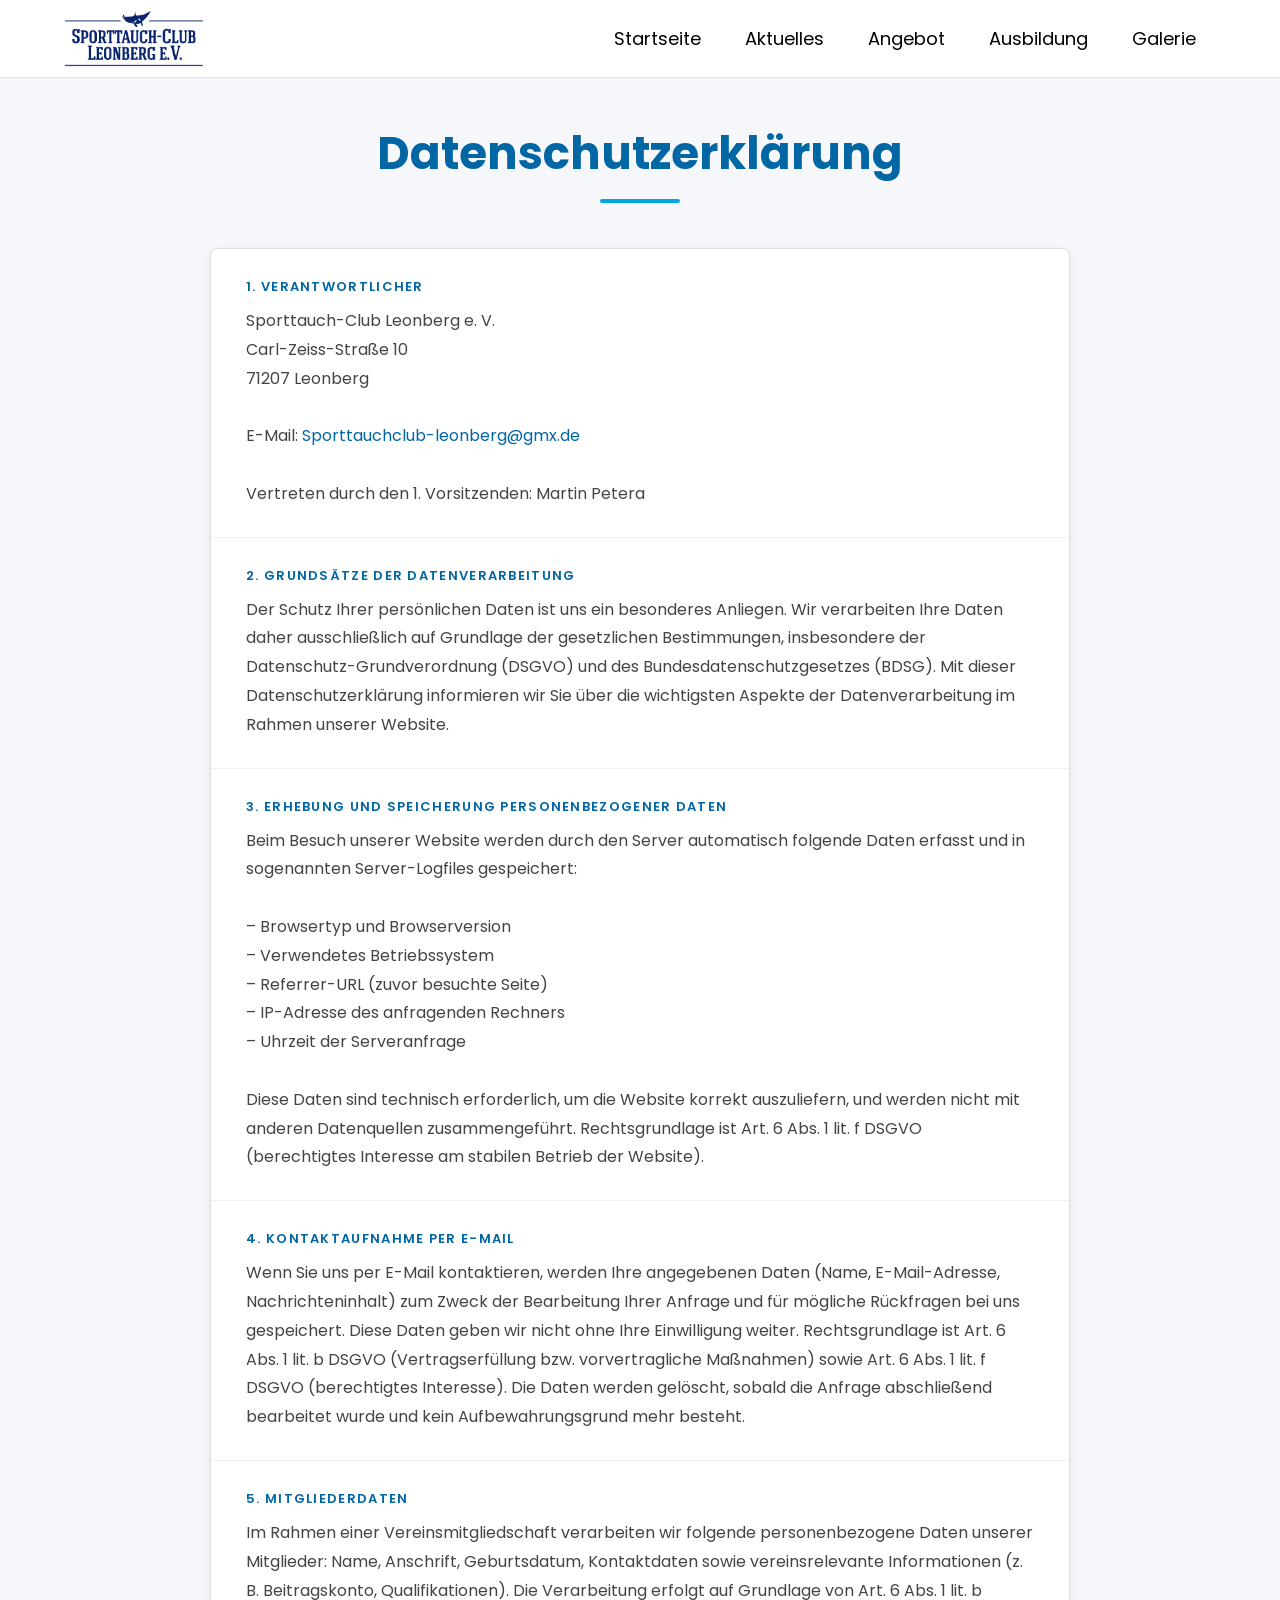
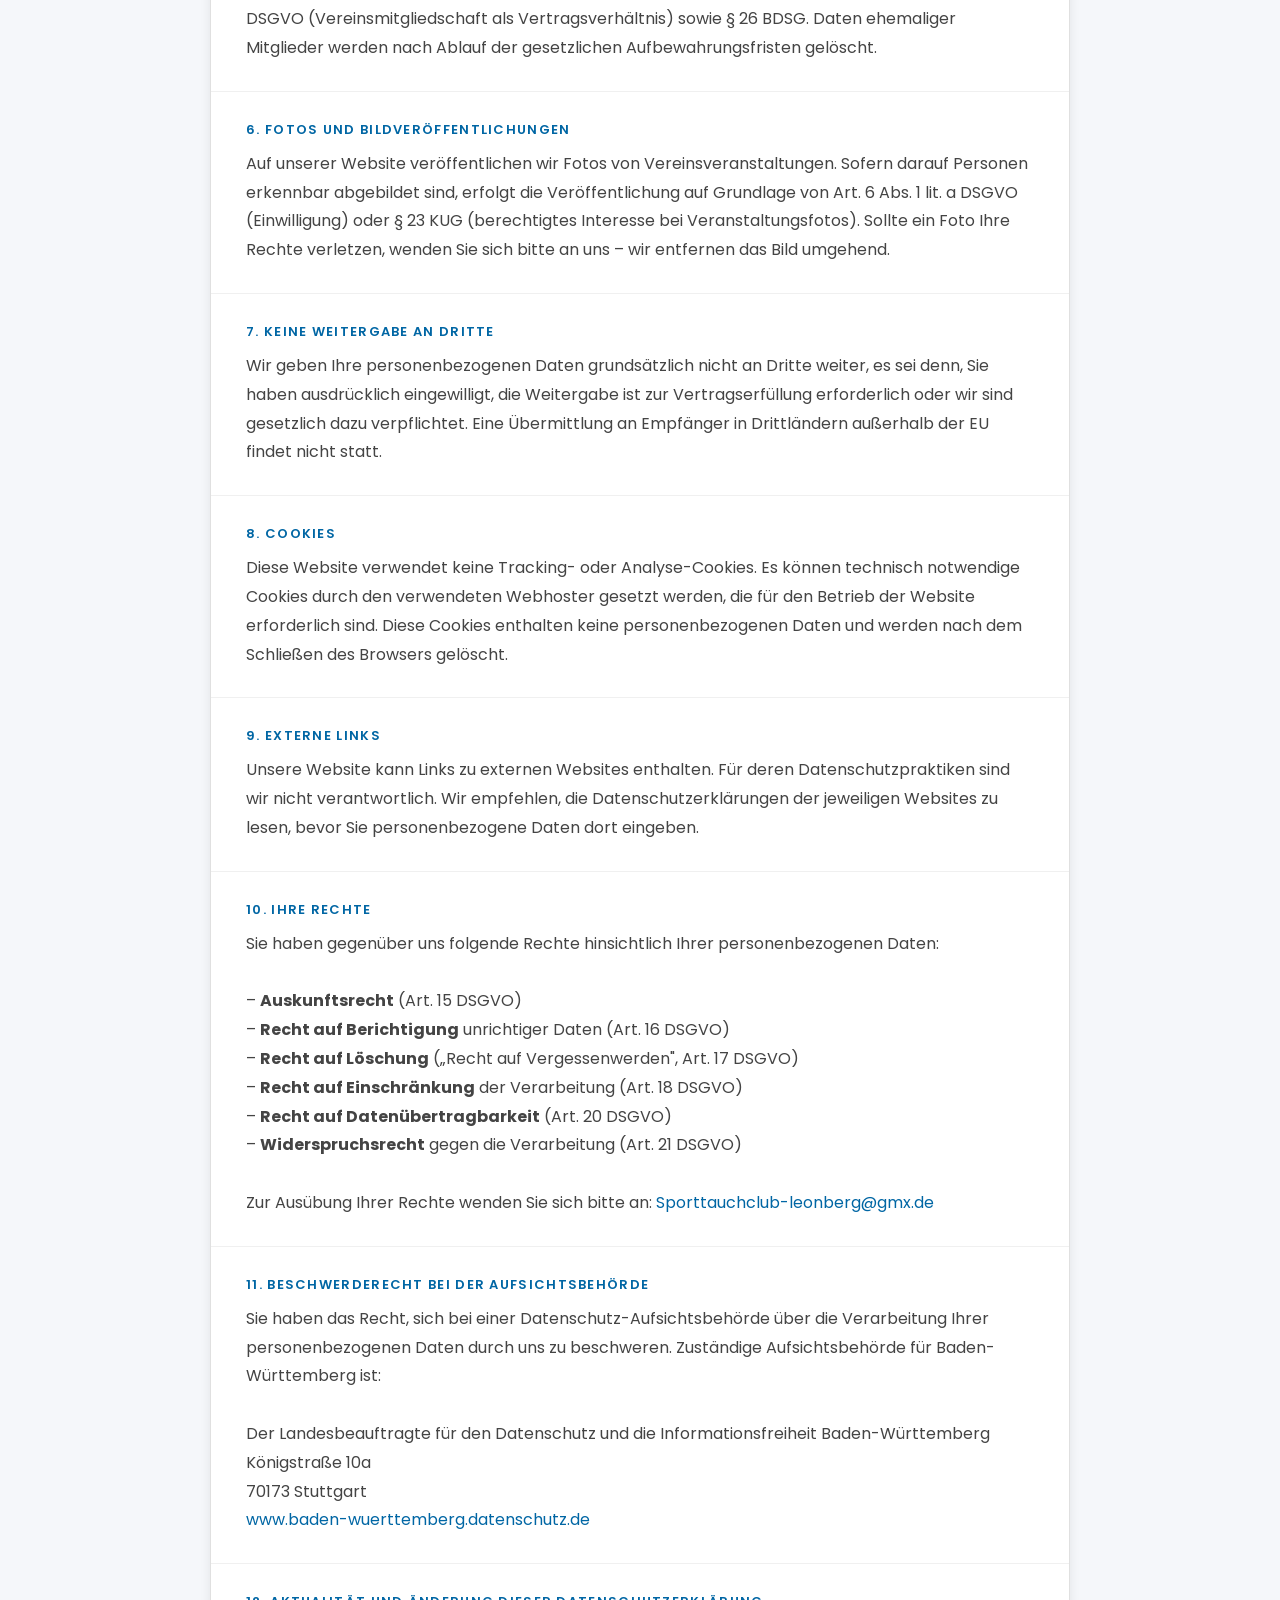
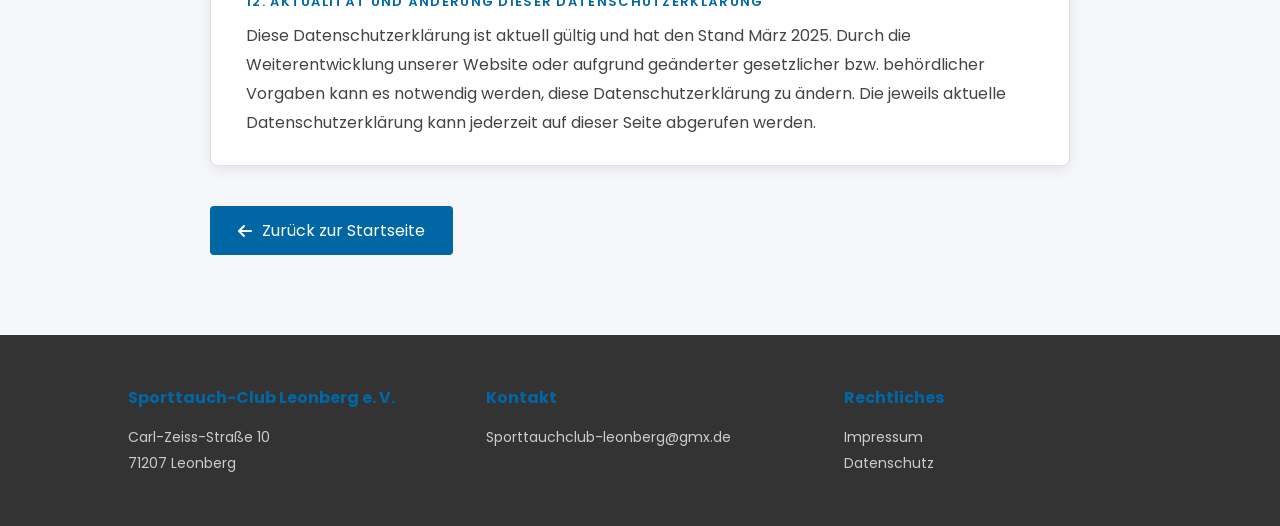
==== datenschutz.html @ aec7e9b1 "Add files via upload" ====
<!DOCTYPE html>
<html lang="de">
<head>
    <meta charset="UTF-8">
    <meta name="viewport" content="width=device-width, initial-scale=1.0">
    <title>Datenschutz – Sporttauch-Club Leonberg e. V.</title>
    <link rel="stylesheet" href="https://cdnjs.cloudflare.com/ajax/libs/font-awesome/6.5.0/css/all.min.css">
    <link href="https://fonts.googleapis.com/css2?family=Poppins:wght@400;600&family=Bebas+Neue&family=DM+Sans:wght@400;500&display=swap" rel="stylesheet">
    <link rel="stylesheet" href="legal.css">
</head>
<body>

<nav>
    <img src="images/STL-Logo_2019_FINAL_blau_600x600 DPI(1).jpg" class="logo" alt="Logo">
    <ul>
        <li><a href="index.html">Startseite</a></li>
        <li><a href="index.html#aktuelles">Aktuelles</a></li>
        <li><a href="index.html#angebot">Angebot</a></li>
        <li><a href="index.html#ausbildung">Ausbildung</a></li>
        <li><a href="index.html#gallery">Galerie</a></li>
    </ul>
</nav>

<div class="page-content">
    <h1 class="page-title">Datenschutzerklärung</h1>
    <div class="legal-card">

        <div class="legal-section">
            <h2>1. Verantwortlicher</h2>
            <p>
                Sporttauch-Club Leonberg e. V.<br>
                Carl-Zeiss-Straße 10<br>
                71207 Leonberg<br><br>
                E-Mail: <a href="mailto:Sporttauchclub-leonberg@gmx.de">Sporttauchclub-leonberg@gmx.de</a><br><br>
                Vertreten durch den 1. Vorsitzenden: Martin Petera
            </p>
        </div>

        <div class="legal-section">
            <h2>2. Grundsätze der Datenverarbeitung</h2>
            <p>
                Der Schutz Ihrer persönlichen Daten ist uns ein besonderes Anliegen. Wir verarbeiten Ihre Daten daher ausschließlich auf Grundlage der gesetzlichen Bestimmungen, insbesondere der Datenschutz-Grundverordnung (DSGVO) und des Bundesdatenschutzgesetzes (BDSG). Mit dieser Datenschutzerklärung informieren wir Sie über die wichtigsten Aspekte der Datenverarbeitung im Rahmen unserer Website.
            </p>
        </div>

        <div class="legal-section">
            <h2>3. Erhebung und Speicherung personenbezogener Daten</h2>
            <p>
                Beim Besuch unserer Website werden durch den Server automatisch folgende Daten erfasst und in sogenannten Server-Logfiles gespeichert:<br><br>
                – Browsertyp und Browserversion<br>
                – Verwendetes Betriebssystem<br>
                – Referrer-URL (zuvor besuchte Seite)<br>
                – IP-Adresse des anfragenden Rechners<br>
                – Uhrzeit der Serveranfrage<br><br>
                Diese Daten sind technisch erforderlich, um die Website korrekt auszuliefern, und werden nicht mit anderen Datenquellen zusammengeführt. Rechtsgrundlage ist Art. 6 Abs. 1 lit. f DSGVO (berechtigtes Interesse am stabilen Betrieb der Website).
            </p>
        </div>

        <div class="legal-section">
            <h2>4. Kontaktaufnahme per E-Mail</h2>
            <p>
                Wenn Sie uns per E-Mail kontaktieren, werden Ihre angegebenen Daten (Name, E-Mail-Adresse, Nachrichteninhalt) zum Zweck der Bearbeitung Ihrer Anfrage und für mögliche Rückfragen bei uns gespeichert. Diese Daten geben wir nicht ohne Ihre Einwilligung weiter. Rechtsgrundlage ist Art. 6 Abs. 1 lit. b DSGVO (Vertragserfüllung bzw. vorvertragliche Maßnahmen) sowie Art. 6 Abs. 1 lit. f DSGVO (berechtigtes Interesse). Die Daten werden gelöscht, sobald die Anfrage abschließend bearbeitet wurde und kein Aufbewahrungsgrund mehr besteht.
            </p>
        </div>

        <div class="legal-section">
            <h2>5. Mitgliederdaten</h2>
            <p>
                Im Rahmen einer Vereinsmitgliedschaft verarbeiten wir folgende personenbezogene Daten unserer Mitglieder: Name, Anschrift, Geburtsdatum, Kontaktdaten sowie vereinsrelevante Informationen (z. B. Beitragskonto, Qualifikationen). Die Verarbeitung erfolgt auf Grundlage von Art. 6 Abs. 1 lit. b DSGVO (Vereinsmitgliedschaft als Vertragsverhältnis) sowie § 26 BDSG. Daten ehemaliger Mitglieder werden nach Ablauf der gesetzlichen Aufbewahrungsfristen gelöscht.
            </p>
        </div>

        <div class="legal-section">
            <h2>6. Fotos und Bildveröffentlichungen</h2>
            <p>
                Auf unserer Website veröffentlichen wir Fotos von Vereinsveranstaltungen. Sofern darauf Personen erkennbar abgebildet sind, erfolgt die Veröffentlichung auf Grundlage von Art. 6 Abs. 1 lit. a DSGVO (Einwilligung) oder § 23 KUG (berechtigtes Interesse bei Veranstaltungsfotos). Sollte ein Foto Ihre Rechte verletzen, wenden Sie sich bitte an uns – wir entfernen das Bild umgehend.
            </p>
        </div>

        <div class="legal-section">
            <h2>7. Keine Weitergabe an Dritte</h2>
            <p>
                Wir geben Ihre personenbezogenen Daten grundsätzlich nicht an Dritte weiter, es sei denn, Sie haben ausdrücklich eingewilligt, die Weitergabe ist zur Vertragserfüllung erforderlich oder wir sind gesetzlich dazu verpflichtet. Eine Übermittlung an Empfänger in Drittländern außerhalb der EU findet nicht statt.
            </p>
        </div>

        <div class="legal-section">
            <h2>8. Cookies</h2>
            <p>
                Diese Website verwendet keine Tracking- oder Analyse-Cookies. Es können technisch notwendige Cookies durch den verwendeten Webhoster gesetzt werden, die für den Betrieb der Website erforderlich sind. Diese Cookies enthalten keine personenbezogenen Daten und werden nach dem Schließen des Browsers gelöscht.
            </p>
        </div>

        <div class="legal-section">
            <h2>9. Externe Links</h2>
            <p>
                Unsere Website kann Links zu externen Websites enthalten. Für deren Datenschutzpraktiken sind wir nicht verantwortlich. Wir empfehlen, die Datenschutzerklärungen der jeweiligen Websites zu lesen, bevor Sie personenbezogene Daten dort eingeben.
            </p>
        </div>

        <div class="legal-section">
            <h2>10. Ihre Rechte</h2>
            <p>
                Sie haben gegenüber uns folgende Rechte hinsichtlich Ihrer personenbezogenen Daten:<br><br>
                – <strong>Auskunftsrecht</strong> (Art. 15 DSGVO)<br>
                – <strong>Recht auf Berichtigung</strong> unrichtiger Daten (Art. 16 DSGVO)<br>
                – <strong>Recht auf Löschung</strong> („Recht auf Vergessenwerden", Art. 17 DSGVO)<br>
                – <strong>Recht auf Einschränkung</strong> der Verarbeitung (Art. 18 DSGVO)<br>
                – <strong>Recht auf Datenübertragbarkeit</strong> (Art. 20 DSGVO)<br>
                – <strong>Widerspruchsrecht</strong> gegen die Verarbeitung (Art. 21 DSGVO)<br><br>
                Zur Ausübung Ihrer Rechte wenden Sie sich bitte an: <a href="mailto:Sporttauchclub-leonberg@gmx.de">Sporttauchclub-leonberg@gmx.de</a>
            </p>
        </div>

        <div class="legal-section">
            <h2>11. Beschwerderecht bei der Aufsichtsbehörde</h2>
            <p>
                Sie haben das Recht, sich bei einer Datenschutz-Aufsichtsbehörde über die Verarbeitung Ihrer personenbezogenen Daten durch uns zu beschweren. Zuständige Aufsichtsbehörde für Baden-Württemberg ist:<br><br>
                Der Landesbeauftragte für den Datenschutz und die Informationsfreiheit Baden-Württemberg<br>
                Königstraße 10a<br>
                70173 Stuttgart<br>
                <a href="https://www.baden-wuerttemberg.datenschutz.de" target="_blank">www.baden-wuerttemberg.datenschutz.de</a>
            </p>
        </div>

        <div class="legal-section">
            <h2>12. Aktualität und Änderung dieser Datenschutzerklärung</h2>
            <p>
                Diese Datenschutzerklärung ist aktuell gültig und hat den Stand März 2025. Durch die Weiterentwicklung unserer Website oder aufgrund geänderter gesetzlicher bzw. behördlicher Vorgaben kann es notwendig werden, diese Datenschutzerklärung zu ändern. Die jeweils aktuelle Datenschutzerklärung kann jederzeit auf dieser Seite abgerufen werden.
            </p>
        </div>

    </div>
    <a href="index.html" class="back-link">
        <i class="fas fa-arrow-left"></i> Zurück zur Startseite
    </a>
</div>

<div class="footer-container">
    <div class="footer-box">
        <h4>Sporttauch-Club Leonberg e. V.</h4>
        <p>Carl-Zeiss-Straße 10<br>71207 Leonberg</p>
    </div>
    <div class="footer-box">
        <h4>Kontakt</h4>
        <p><a href="mailto:Sporttauchclub-leonberg@gmx.de">Sporttauchclub-leonberg@gmx.de</a></p>
    </div>
    <div class="footer-box">
        <h4>Rechtliches</h4>
        <p><a href="impressum.html">Impressum</a><br><a href="datenschutz.html">Datenschutz</a></p>
    </div>
</div>

</body>
</html>
---- legal.css ----
/* =========================================
   legal.css – Shared styles for Impressum
   and Datenschutz pages
   Sporttauch-Club Leonberg e. V.
   ========================================= */

/* -----------Reset & Base----------- */
* {
    margin: 0;
    padding: 0;
    font-family: 'Poppins', sans-serif;
    box-sizing: border-box;
}

html {
    scroll-behavior: smooth;
}

body {
    background: #f5f7fa;
    color: #000;
}

/* -----------Navigation----------- */
nav {
    display: flex;
    align-items: center;
    justify-content: space-between;
    flex-wrap: wrap;
    position: fixed;
    top: 0;
    left: 0;
    width: 100%;
    background-color: #fff;
    border-bottom: 1px solid #e0e0e0;
    z-index: 1000;
    padding: 10px 5%;
}

.logo {
    width: 140px;
}

nav ul li {
    display: inline-block;
    list-style: none;
    margin: 10px 20px;
}

nav ul li a {
    color: #000;
    text-decoration: none;
    font-size: 18px;
    position: relative;
}

nav ul li a::after {
    content: '';
    width: 0%;
    height: 3px;
    background: #000;
    position: absolute;
    left: 0;
    bottom: -6px;
    transition: 0.5s;
}

nav ul li a:hover::after {
    width: 100%;
}

/* -----------Page Content----------- */
.page-content {
    max-width: 900px;
    margin: 0 auto;
    padding: 120px 20px 80px 20px;
}

.page-title {
    text-align: center;
    font-size: 45px;
    color: #0066a4;
    position: relative;
    margin-bottom: 60px;
}

.page-title::after {
    content: '';
    position: absolute;
    bottom: -15px;
    left: 50%;
    transform: translateX(-50%);
    width: 80px;
    height: 4px;
    background-color: #00a8e1;
    border-radius: 2px;
}

/* -----------Card----------- */
.legal-card {
    background: #fff;
    border-radius: 8px;
    box-shadow: 0 4px 12px rgba(0, 0, 0, 0.08);
    border: 1px solid #e0e0e0;
    overflow: hidden;
}

.legal-section {
    padding: 28px 35px;
    border-bottom: 1px solid #f0f0f0;
}

.legal-section:last-child {
    border-bottom: none;
}

.legal-section h2 {
    font-size: 13px;
    text-transform: uppercase;
    letter-spacing: 0.1em;
    color: #0066a4;
    margin-bottom: 10px;
    font-weight: 600;
}

.legal-section p {
    font-size: 16px;
    color: #444;
    line-height: 1.8;
}

.legal-section a {
    color: #0066a4;
    text-decoration: none;
}

.legal-section a:hover {
    text-decoration: underline;
}

/* -----------Back Button----------- */
.back-link {
    display: inline-flex;
    align-items: center;
    gap: 10px;
    margin-top: 40px;
    padding: 12px 28px;
    background: #0066a4;
    color: #fff;
    text-decoration: none;
    border-radius: 4px;
    font-size: 16px;
    transition: background 0.3s ease;
}

.back-link:hover {
    background: #00a8e1;
}

/* -----------Footer----------- */
.footer-container {
    display: flex;
    background: #333;
    color: white;
    padding: 50px 10%;
    gap: 50px;
}

.footer-box {
    flex: 1;
}

.footer-box h4 {
    margin-bottom: 15px;
    color: #0066a4;
}

.footer-box p,
.footer-box a {
    color: #ccc;
    font-size: 14px;
    text-decoration: none;
    line-height: 1.8;
}

.footer-box a:hover {
    color: #fff;
}

/* -----------Mobile----------- */
@media only screen and (max-width: 992px) {
    nav ul {
        display: none;
    }

    .page-title {
        font-size: 35px;
    }

    .legal-section {
        padding: 20px;
    }

    .footer-container {
        flex-direction: column;
        gap: 25px;
        padding: 40px 5%;
    }
}
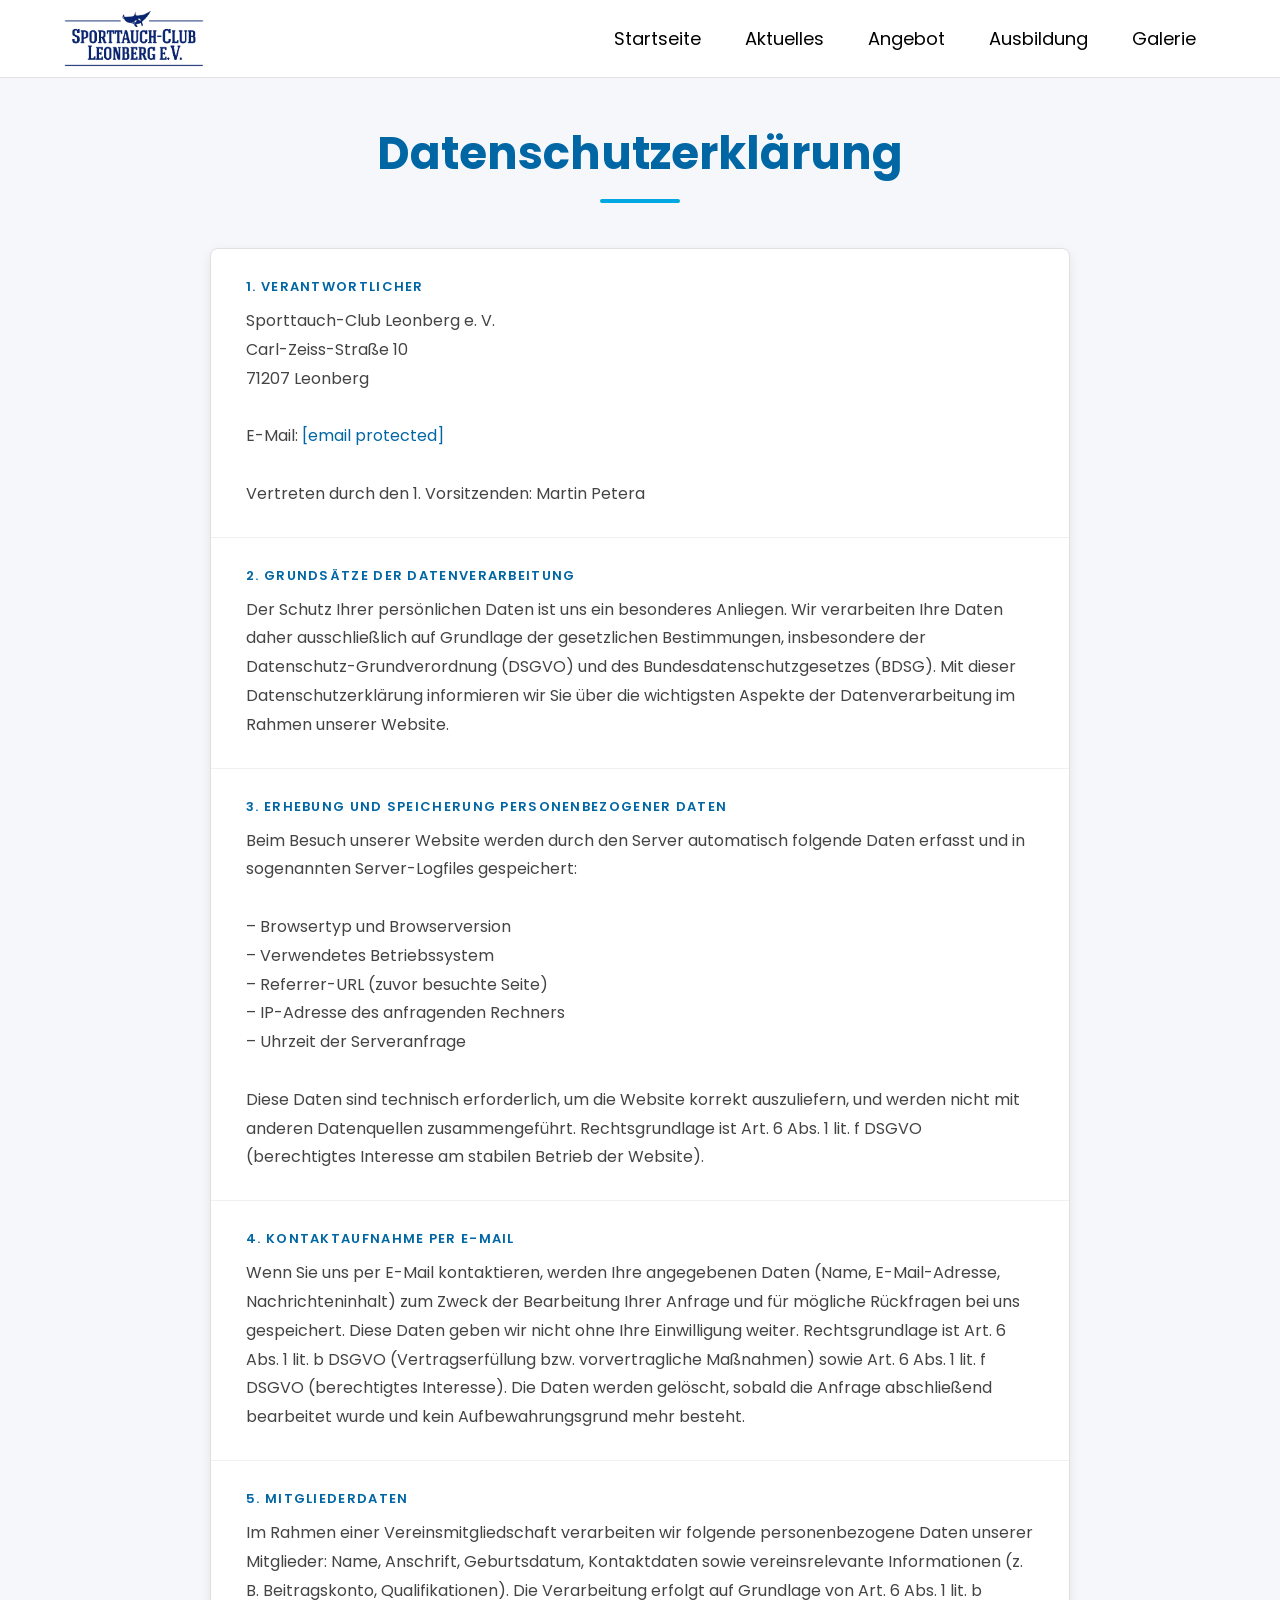
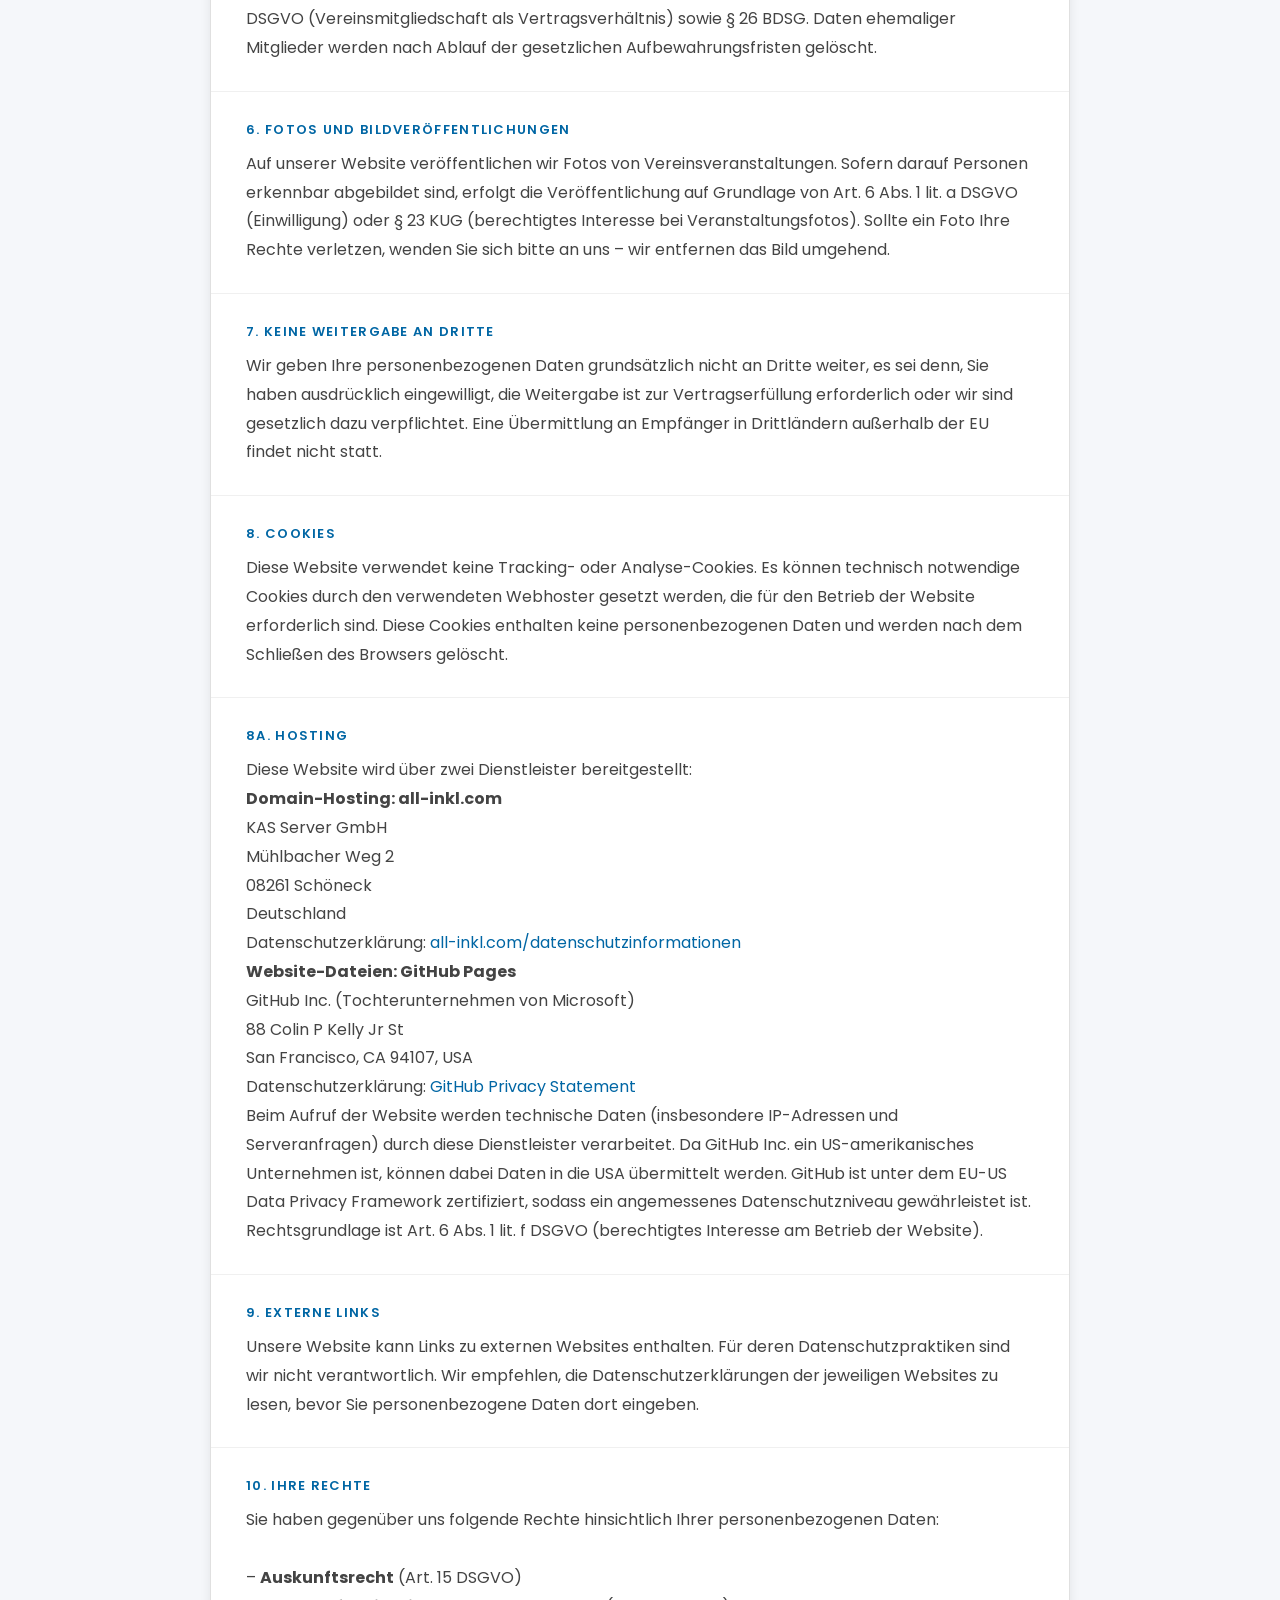
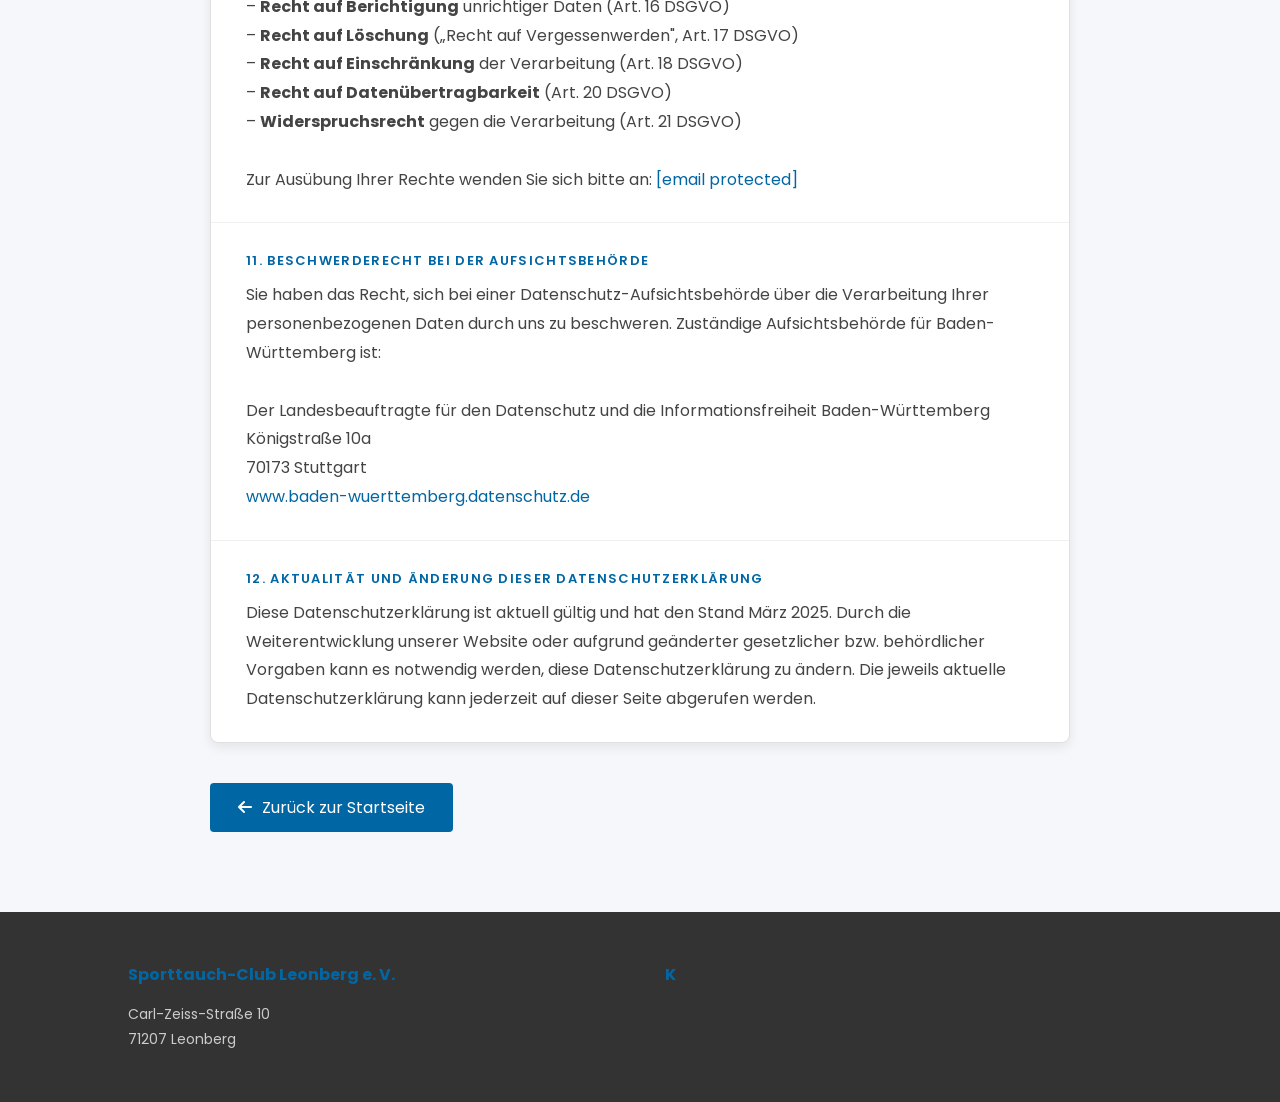
==== commit 4a5fbde7: "Update datenschutz.html" ====
--- a/datenschutz.html
+++ b/datenschutz.html
@@ -31,7 +31,7 @@
                 Sporttauch-Club Leonberg e. V.<br>
                 Carl-Zeiss-Straße 10<br>
                 71207 Leonberg<br><br>
-                E-Mail: <a href="mailto:Sporttauchclub-leonberg@gmx.de">Sporttauchclub-leonberg@gmx.de</a><br><br>
+                E-Mail: <a href="/cdn-cgi/l/email-protection#a0f3d0cfd2d4d4c1d5c3c8c3ccd5c28dccc5cfcec2c5d2c7e0c7cdd88ec4c5"><span class="__cf_email__" data-cfemail="7e2d0e110c0a0a1f0b1d161d120b1c53121b11101c1b0c193e191306501a1b">[email&#160;protected]</span></a><br><br>
                 Vertreten durch den 1. Vorsitzenden: Martin Petera
             </p>
         </div>
@@ -92,6 +92,31 @@
         </div>
 
         <div class="legal-section">
+            <h2>8a. Hosting</h2>
+            <p>
+                Diese Website wird über zwei Dienstleister bereitgestellt:
+            </p>
+            <p>
+                <strong>Domain-Hosting: all-inkl.com</strong><br>
+                KAS Server GmbH<br>
+                Mühlbacher Weg 2<br>
+                08261 Schöneck<br>
+                Deutschland<br>
+                Datenschutzerklärung: <a href="https://all-inkl.com/datenschutzinformationen/" target="_blank">all-inkl.com/datenschutzinformationen</a>
+            </p>
+            <p>
+                <strong>Website-Dateien: GitHub Pages</strong><br>
+                GitHub Inc. (Tochterunternehmen von Microsoft)<br>
+                88 Colin P Kelly Jr St<br>
+                San Francisco, CA 94107, USA<br>
+                Datenschutzerklärung: <a href="https://docs.github.com/de/site-policy/privacy-policies/github-privacy-statement" target="_blank">GitHub Privacy Statement</a>
+            </p>
+            <p>
+                Beim Aufruf der Website werden technische Daten (insbesondere IP-Adressen und Serveranfragen) durch diese Dienstleister verarbeitet. Da GitHub Inc. ein US-amerikanisches Unternehmen ist, können dabei Daten in die USA übermittelt werden. GitHub ist unter dem EU-US Data Privacy Framework zertifiziert, sodass ein angemessenes Datenschutzniveau gewährleistet ist. Rechtsgrundlage ist Art. 6 Abs. 1 lit. f DSGVO (berechtigtes Interesse am Betrieb der Website).
+            </p>
+        </div>
+
+        <div class="legal-section">
             <h2>9. Externe Links</h2>
             <p>
                 Unsere Website kann Links zu externen Websites enthalten. Für deren Datenschutzpraktiken sind wir nicht verantwortlich. Wir empfehlen, die Datenschutzerklärungen der jeweiligen Websites zu lesen, bevor Sie personenbezogene Daten dort eingeben.
@@ -108,7 +133,7 @@
                 – <strong>Recht auf Einschränkung</strong> der Verarbeitung (Art. 18 DSGVO)<br>
                 – <strong>Recht auf Datenübertragbarkeit</strong> (Art. 20 DSGVO)<br>
                 – <strong>Widerspruchsrecht</strong> gegen die Verarbeitung (Art. 21 DSGVO)<br><br>
-                Zur Ausübung Ihrer Rechte wenden Sie sich bitte an: <a href="mailto:Sporttauchclub-leonberg@gmx.de">Sporttauchclub-leonberg@gmx.de</a>
+                Zur Ausübung Ihrer Rechte wenden Sie sich bitte an: <a href="/cdn-cgi/l/email-protection#1241627d6066667367717a717e67703f7e777d7c7077607552757f6a3c7677"><span class="__cf_email__" data-cfemail="376447584543435642545f545b42551a5b5258595552455077505a4f195352">[email&#160;protected]</span></a>
             </p>
         </div>
 
@@ -142,14 +167,4 @@
         <p>Carl-Zeiss-Straße 10<br>71207 Leonberg</p>
     </div>
     <div class="footer-box">
-        <h4>Kontakt</h4>
-        <p><a href="mailto:Sporttauchclub-leonberg@gmx.de">Sporttauchclub-leonberg@gmx.de</a></p>
-    </div>
-    <div class="footer-box">
-        <h4>Rechtliches</h4>
-        <p><a href="impressum.html">Impressum</a><br><a href="datenschutz.html">Datenschutz</a></p>
-    </div>
-</div>
-
-</body>
-</html>
+        <h4>K
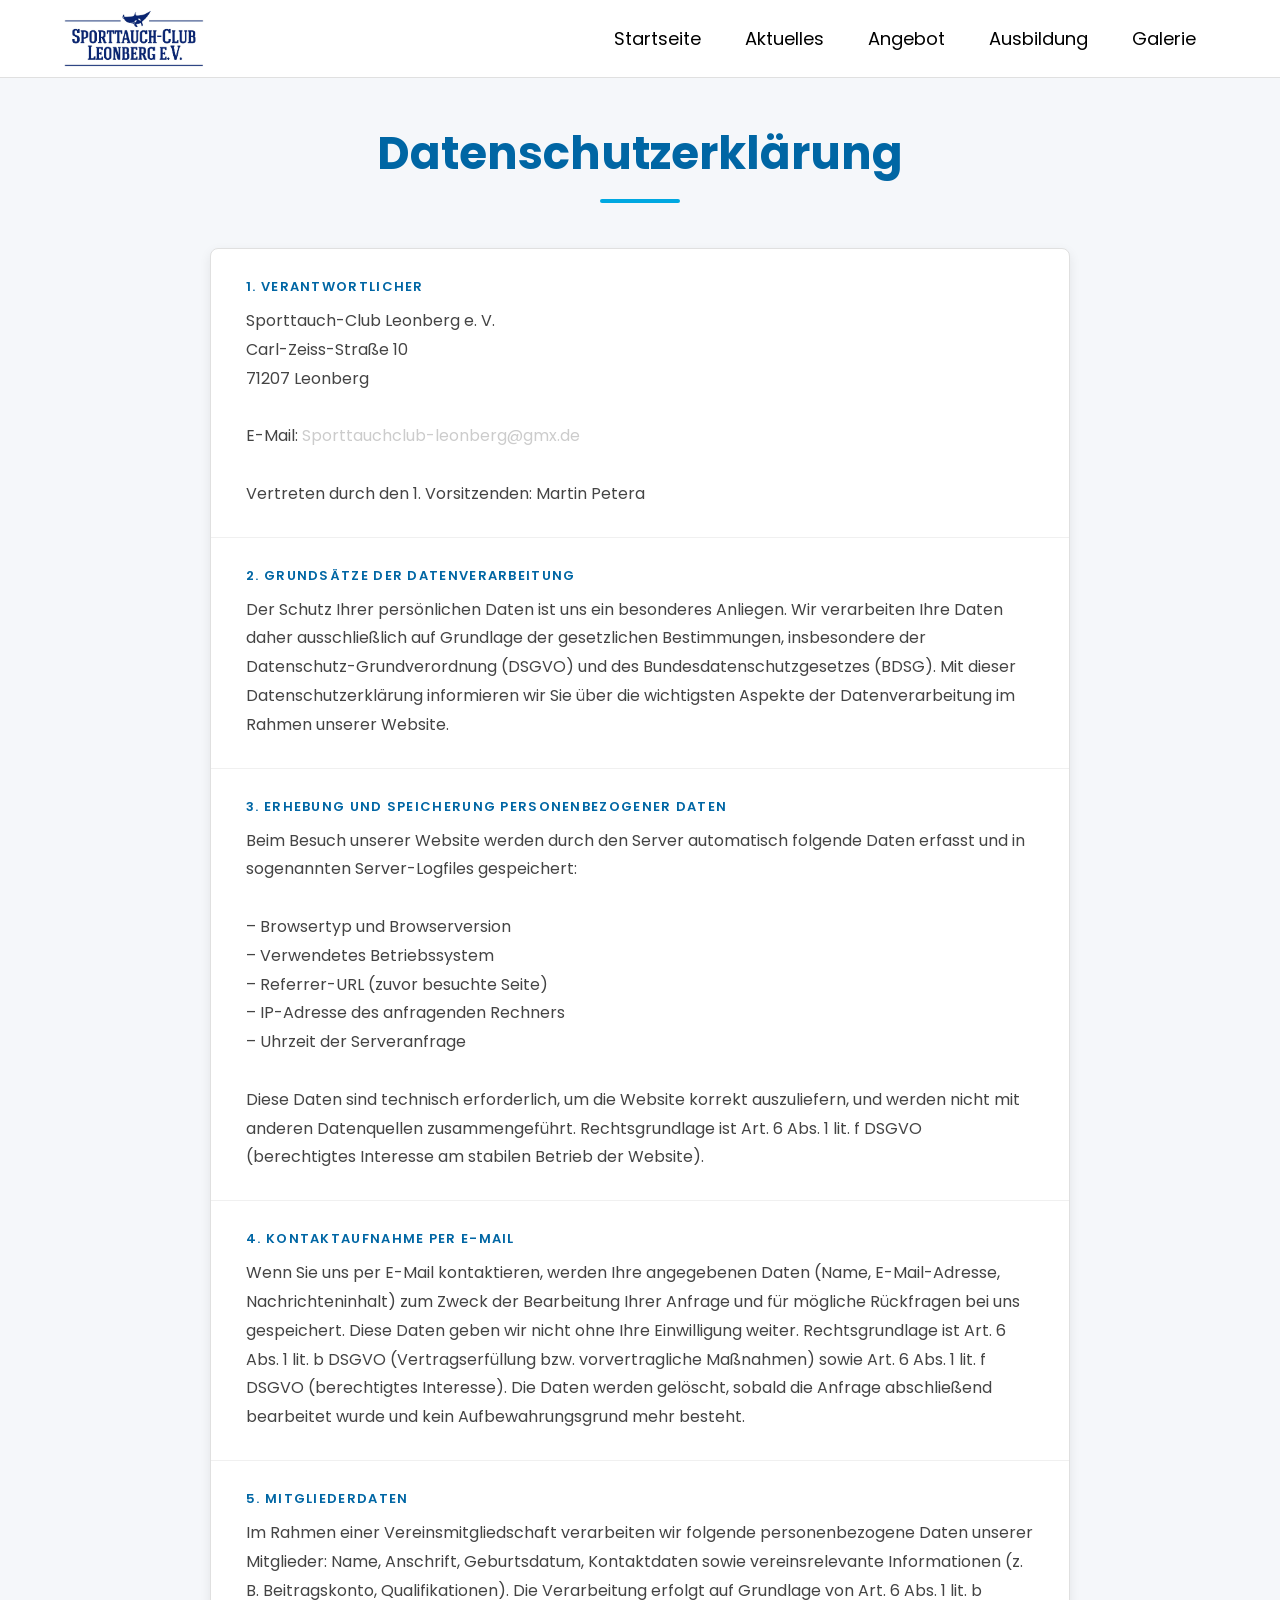
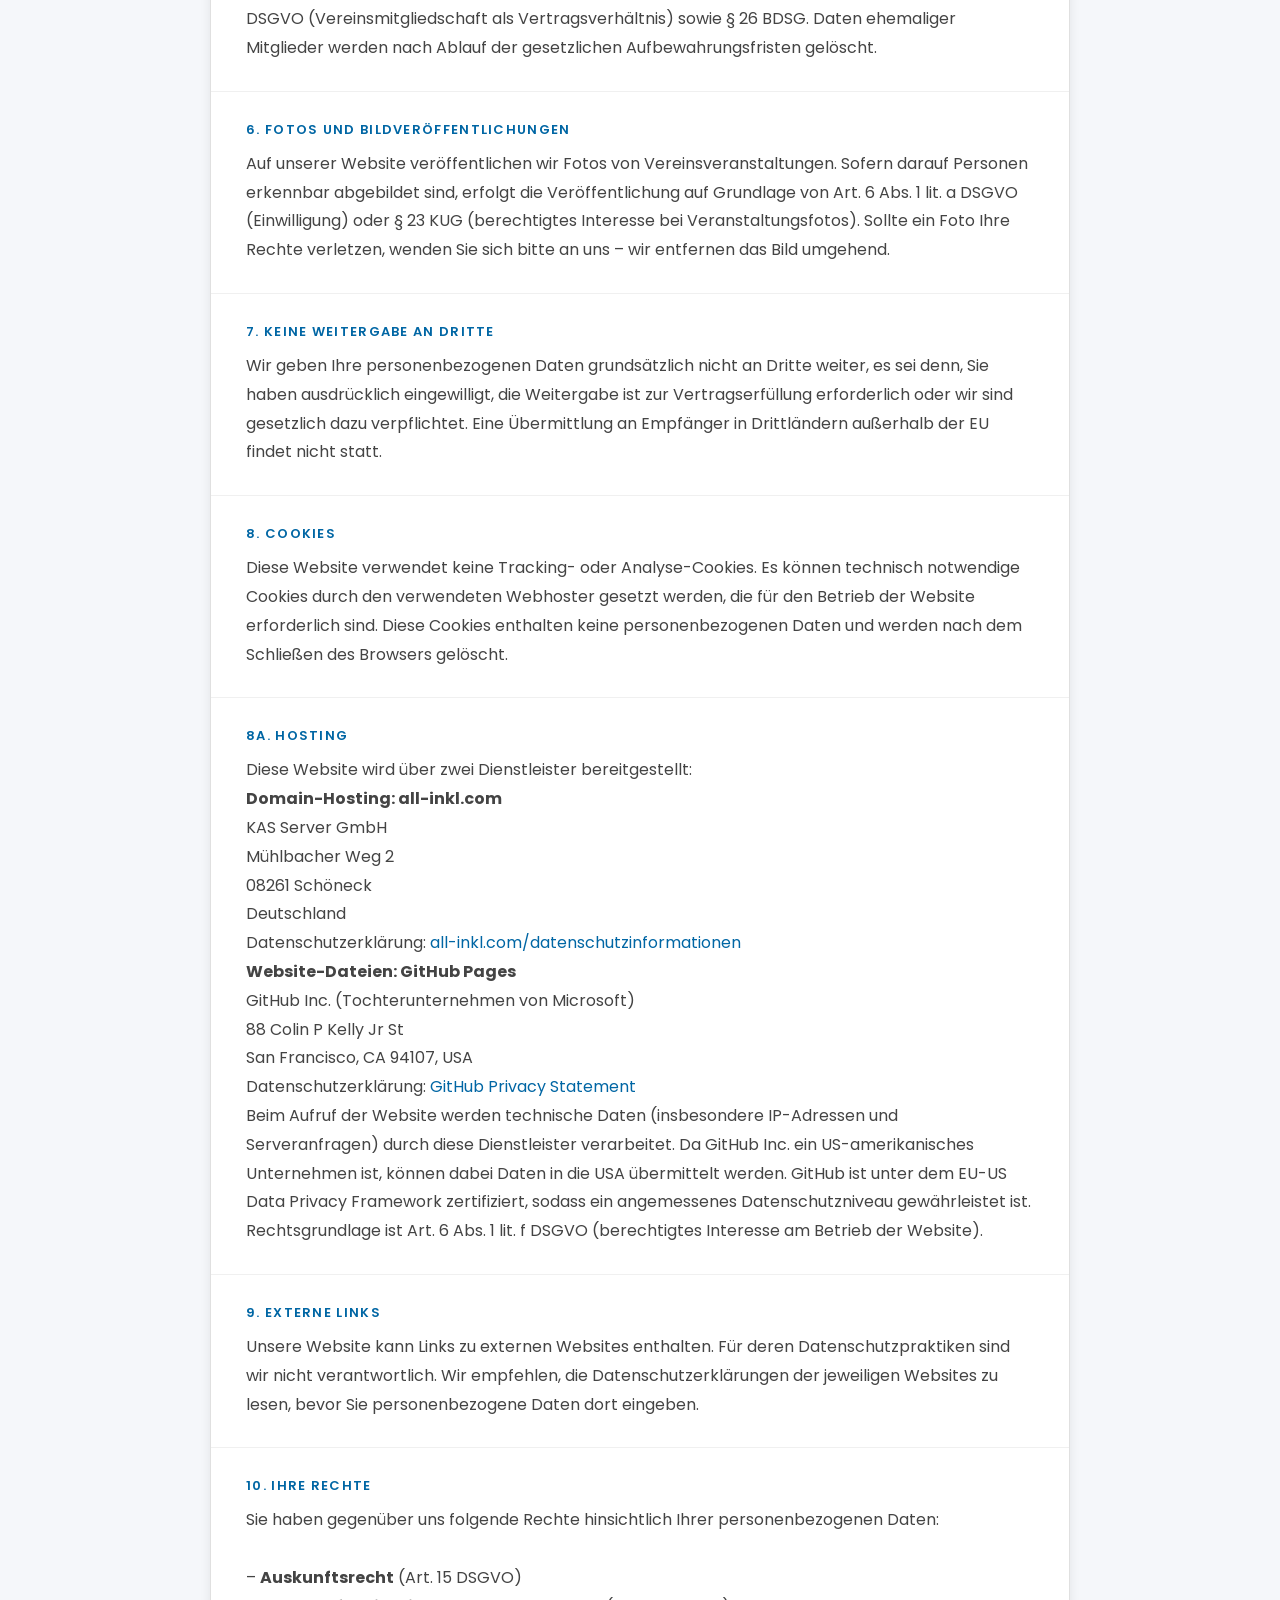
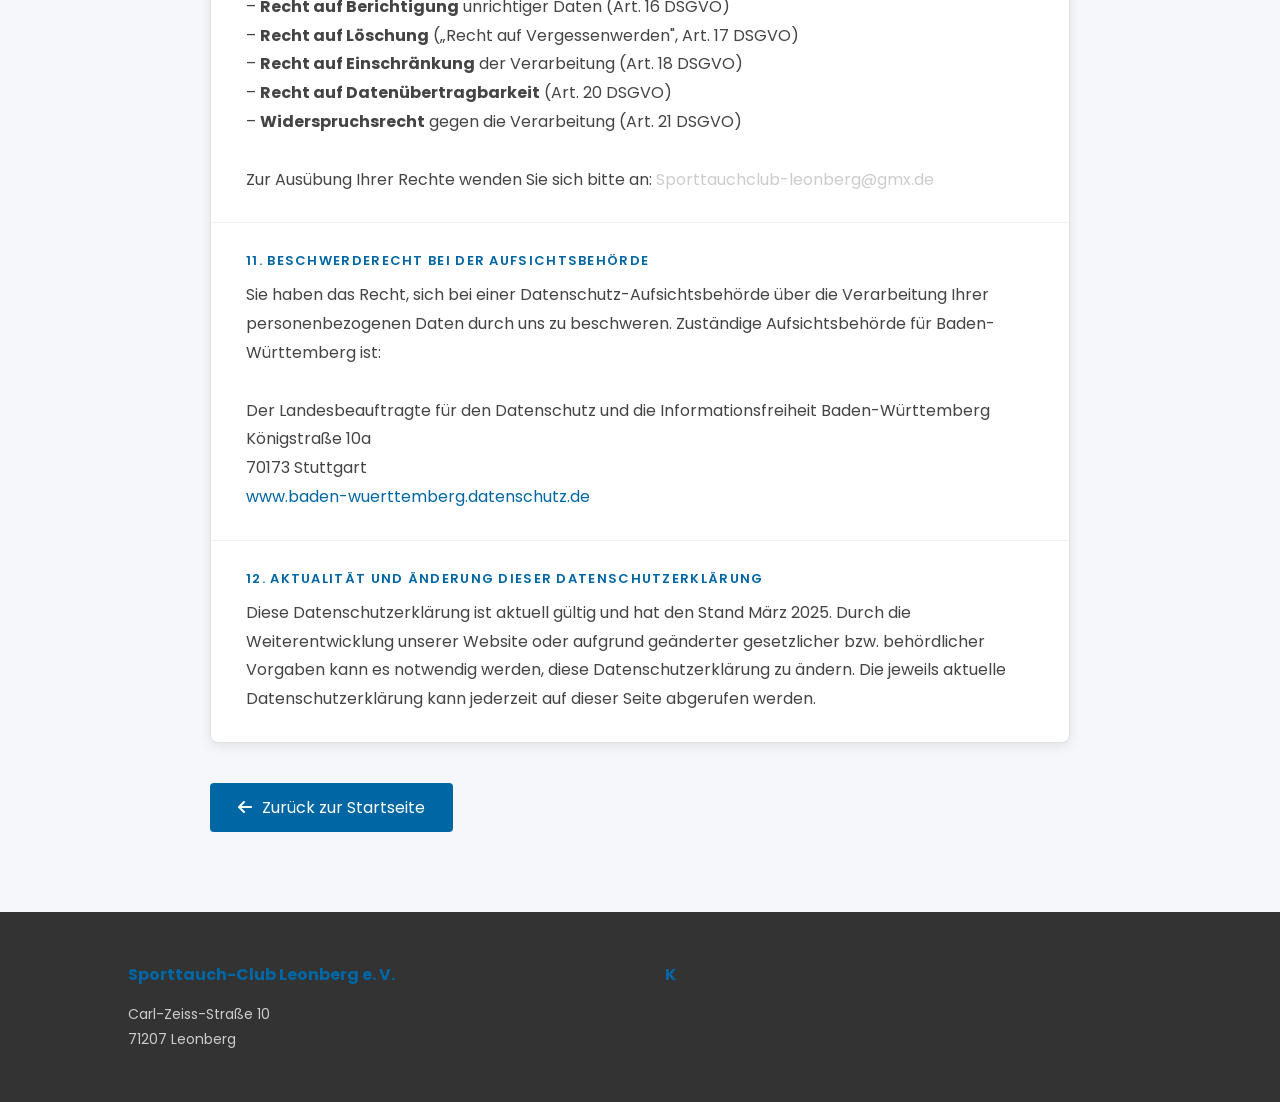
==== commit a742bea1: "Update datenschutz.html" ====
--- a/datenschutz.html
+++ b/datenschutz.html
@@ -31,7 +31,7 @@
                 Sporttauch-Club Leonberg e. V.<br>
                 Carl-Zeiss-Straße 10<br>
                 71207 Leonberg<br><br>
-                E-Mail: <a href="/cdn-cgi/l/email-protection#a0f3d0cfd2d4d4c1d5c3c8c3ccd5c28dccc5cfcec2c5d2c7e0c7cdd88ec4c5"><span class="__cf_email__" data-cfemail="7e2d0e110c0a0a1f0b1d161d120b1c53121b11101c1b0c193e191306501a1b">[email&#160;protected]</span></a><br><br>
+                E-Mail: <a href="mailto:Sporttauchclub-leonberg@gmx.de" style="color:#ccc;">Sporttauchclub-leonberg@gmx.de</a><br><br>
                 Vertreten durch den 1. Vorsitzenden: Martin Petera
             </p>
         </div>
@@ -133,7 +133,7 @@
                 – <strong>Recht auf Einschränkung</strong> der Verarbeitung (Art. 18 DSGVO)<br>
                 – <strong>Recht auf Datenübertragbarkeit</strong> (Art. 20 DSGVO)<br>
                 – <strong>Widerspruchsrecht</strong> gegen die Verarbeitung (Art. 21 DSGVO)<br><br>
-                Zur Ausübung Ihrer Rechte wenden Sie sich bitte an: <a href="/cdn-cgi/l/email-protection#1241627d6066667367717a717e67703f7e777d7c7077607552757f6a3c7677"><span class="__cf_email__" data-cfemail="376447584543435642545f545b42551a5b5258595552455077505a4f195352">[email&#160;protected]</span></a>
+                Zur Ausübung Ihrer Rechte wenden Sie sich bitte an: <a href="mailto:Sporttauchclub-leonberg@gmx.de" style="color:#ccc;">Sporttauchclub-leonberg@gmx.de</a>
             </p>
         </div>
 
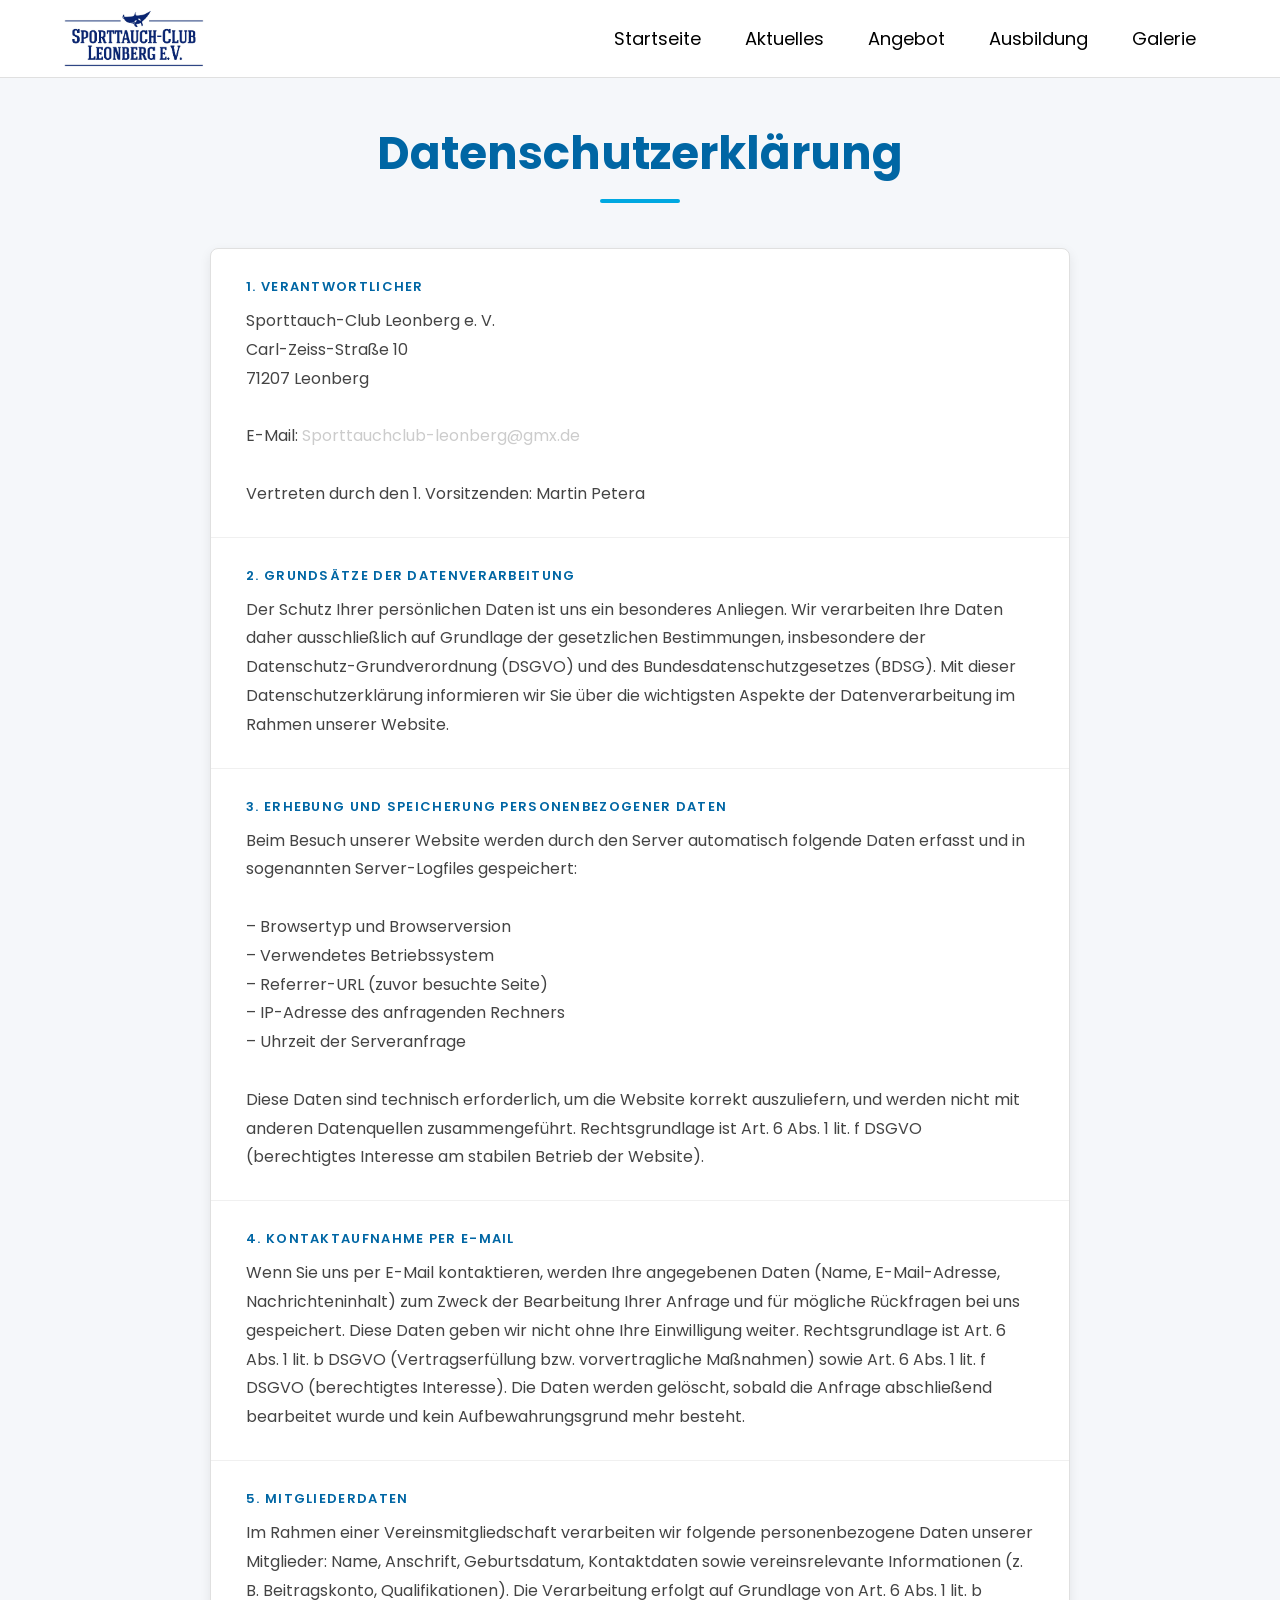
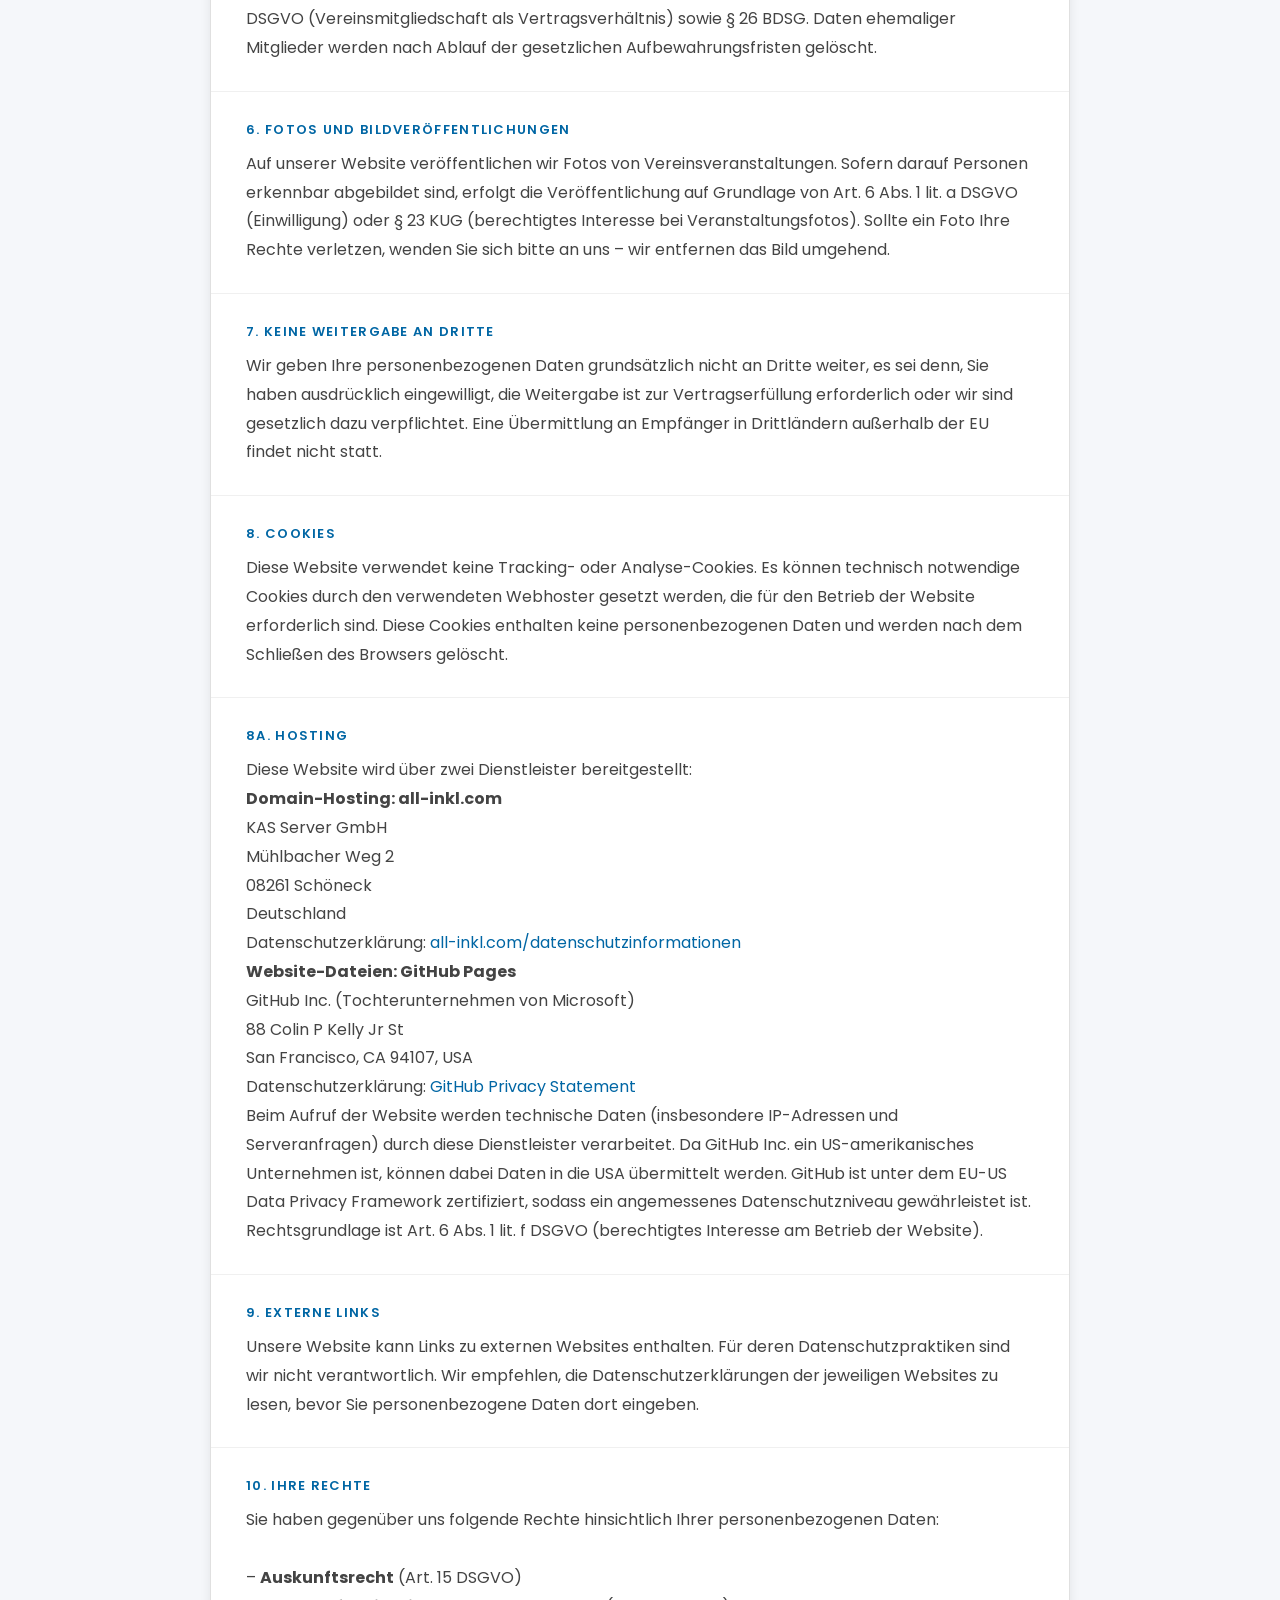
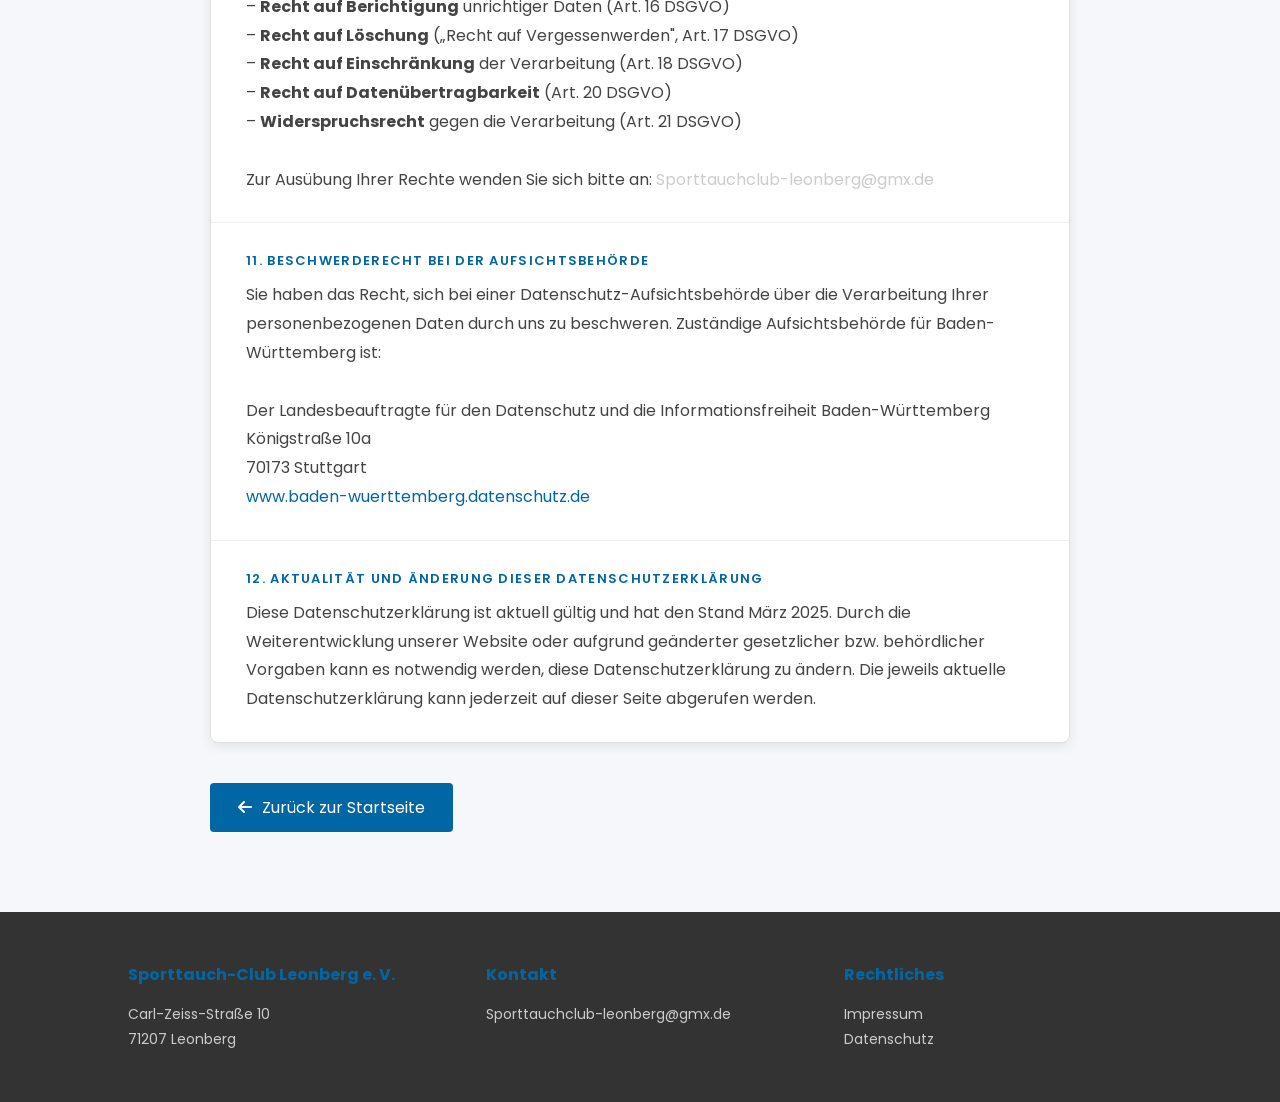
==== commit 0ffee73d: "Update datenschutz.html" ====
--- a/datenschutz.html
+++ b/datenschutz.html
@@ -167,4 +167,11 @@
         <p>Carl-Zeiss-Straße 10<br>71207 Leonberg</p>
     </div>
     <div class="footer-box">
-        <h4>K
+        <h4>Kontakt</h4>
+        <p><a href="mailto:Sporttauchclub-leonberg@gmx.de">Sporttauchclub-leonberg@gmx.de</a></p>
+    </div>
+    <div class="footer-box">
+        <h4>Rechtliches</h4>
+        <p><a href="impressum.html">Impressum</a><br><a href="datenschutz.html">Datenschutz</a></p>
+    </div>
+</div>
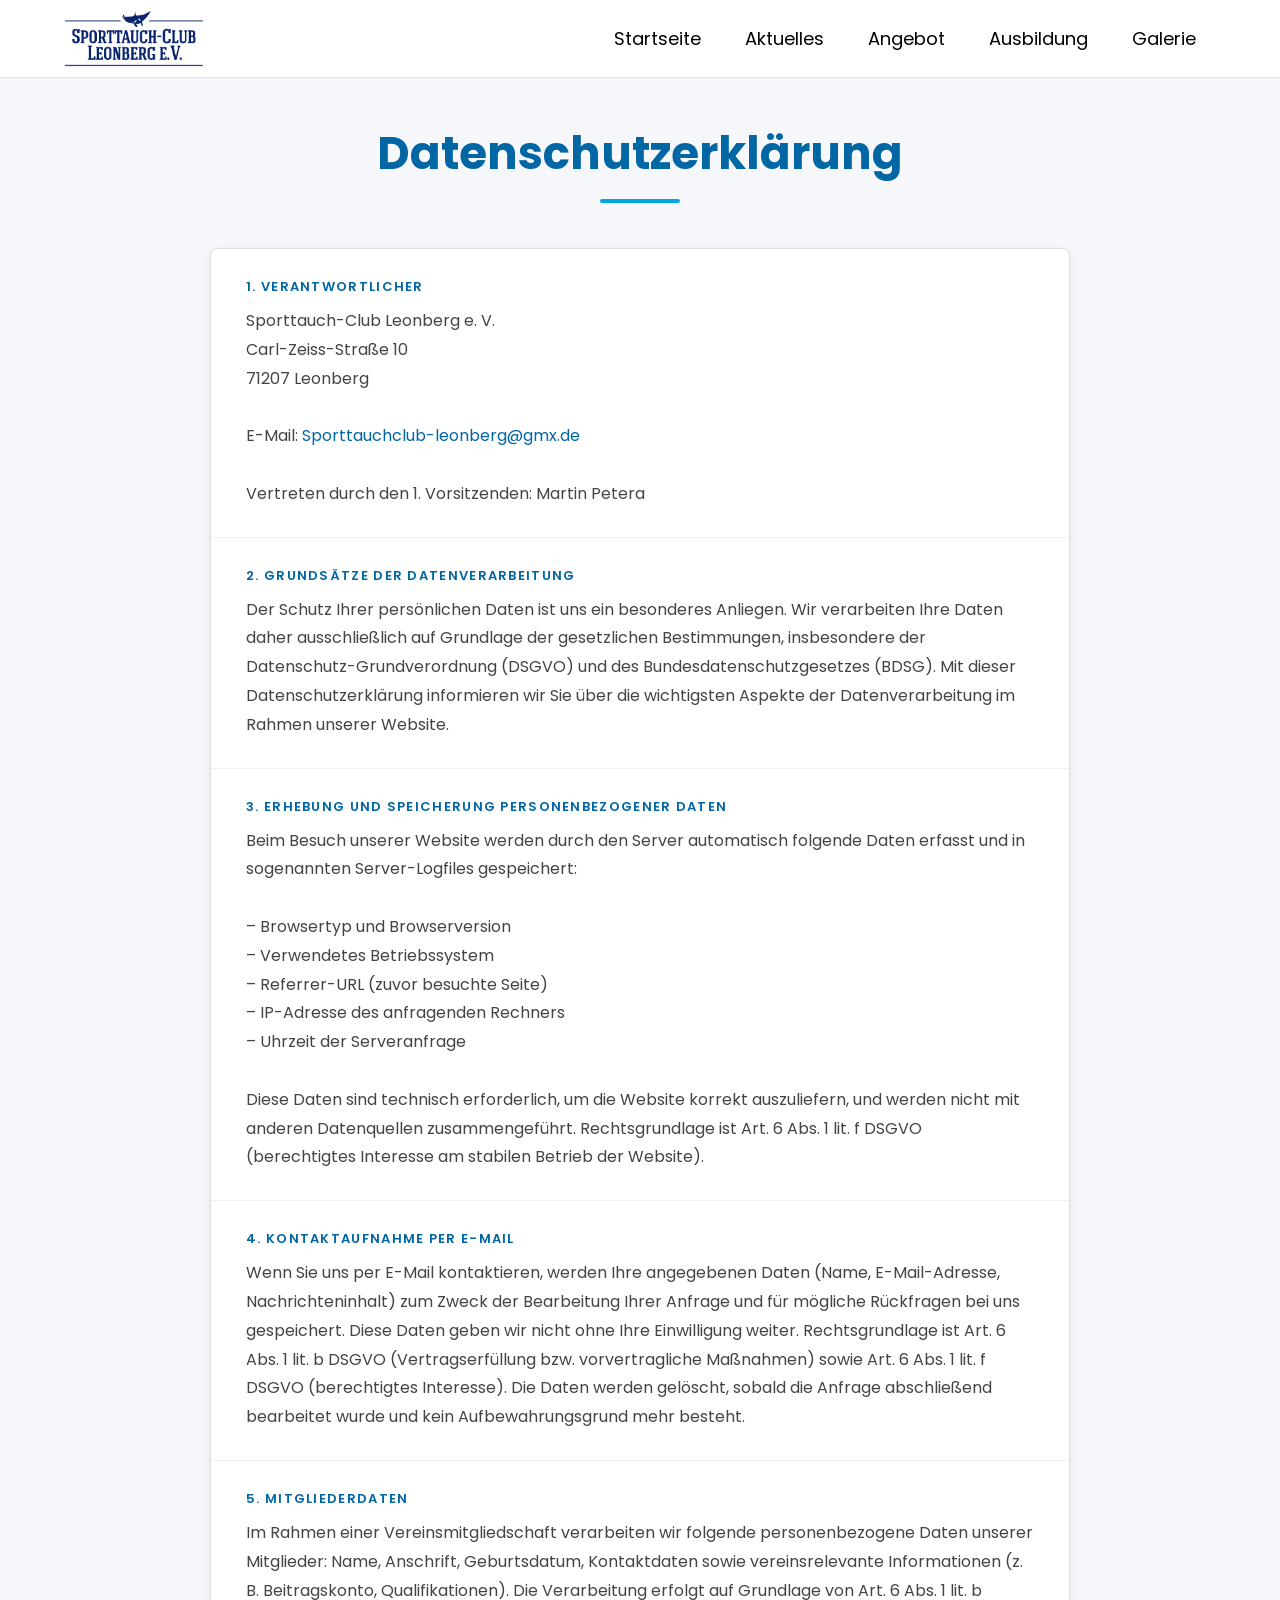
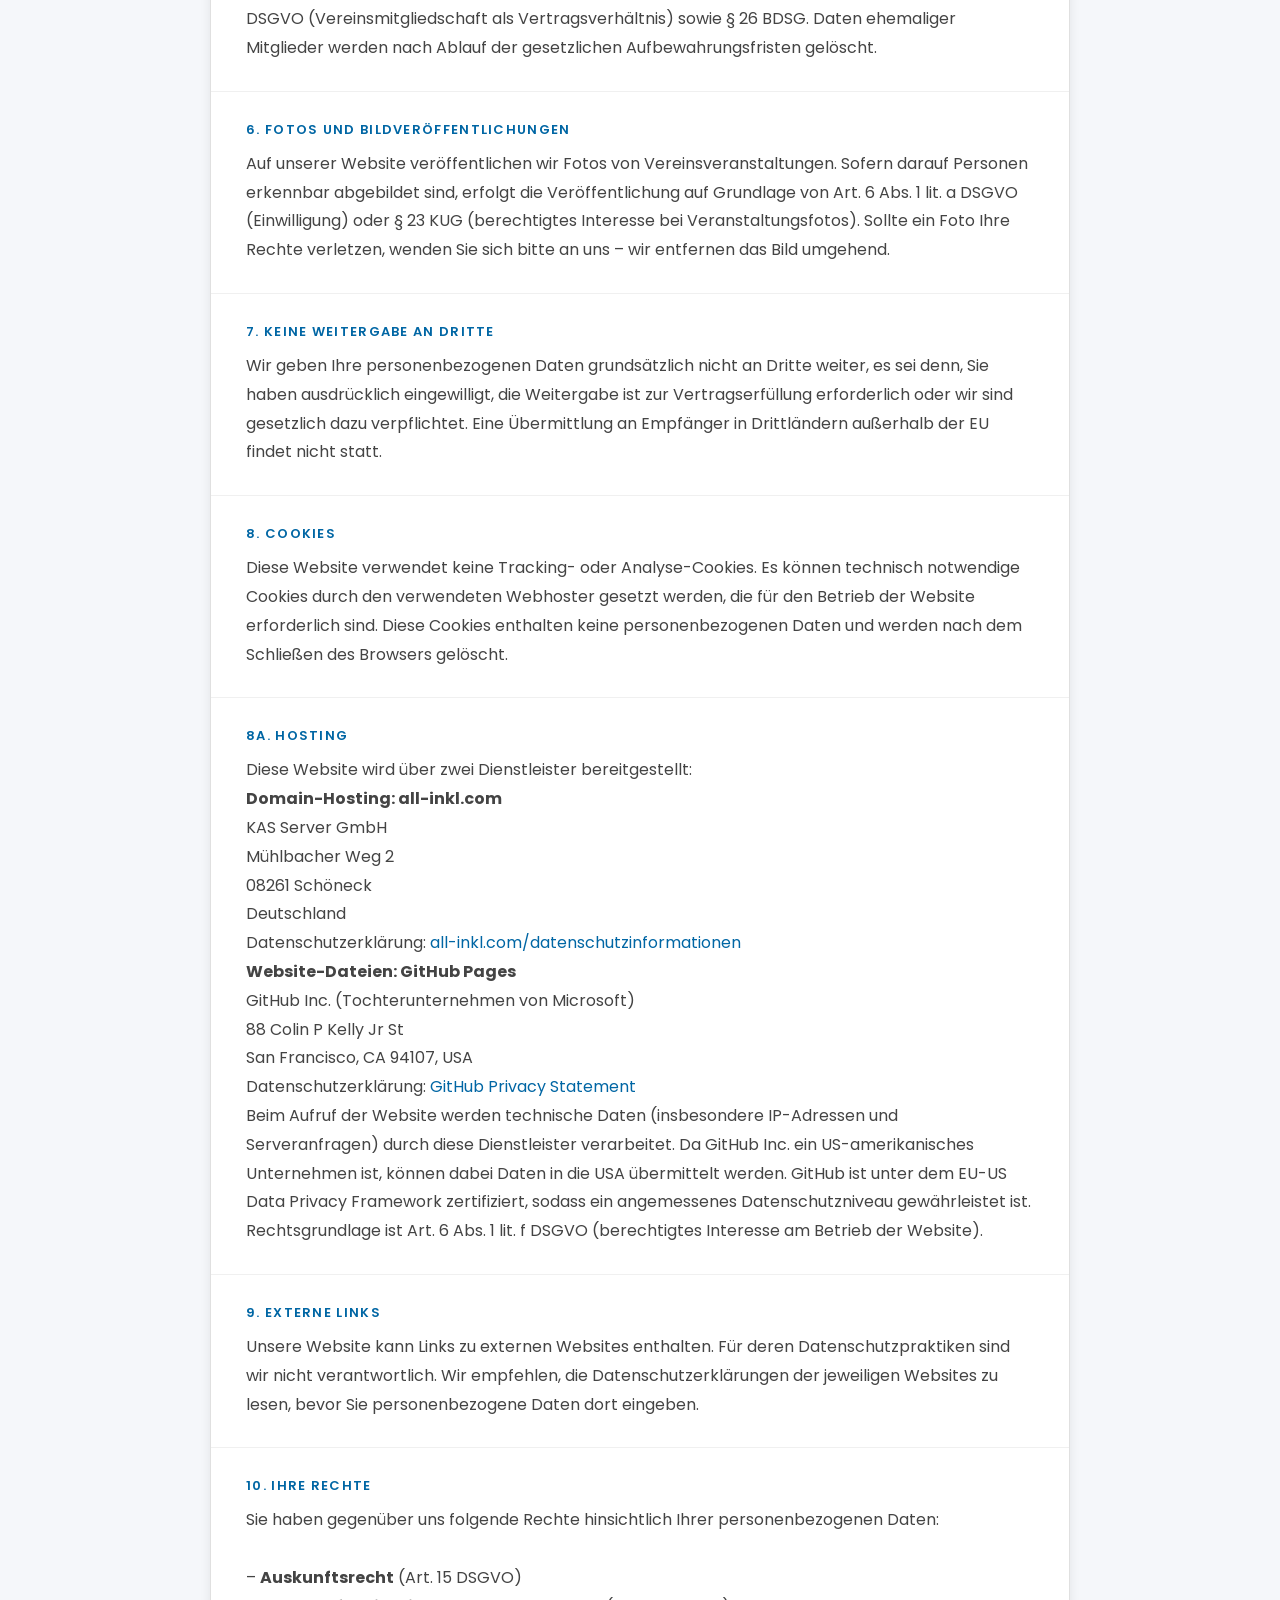
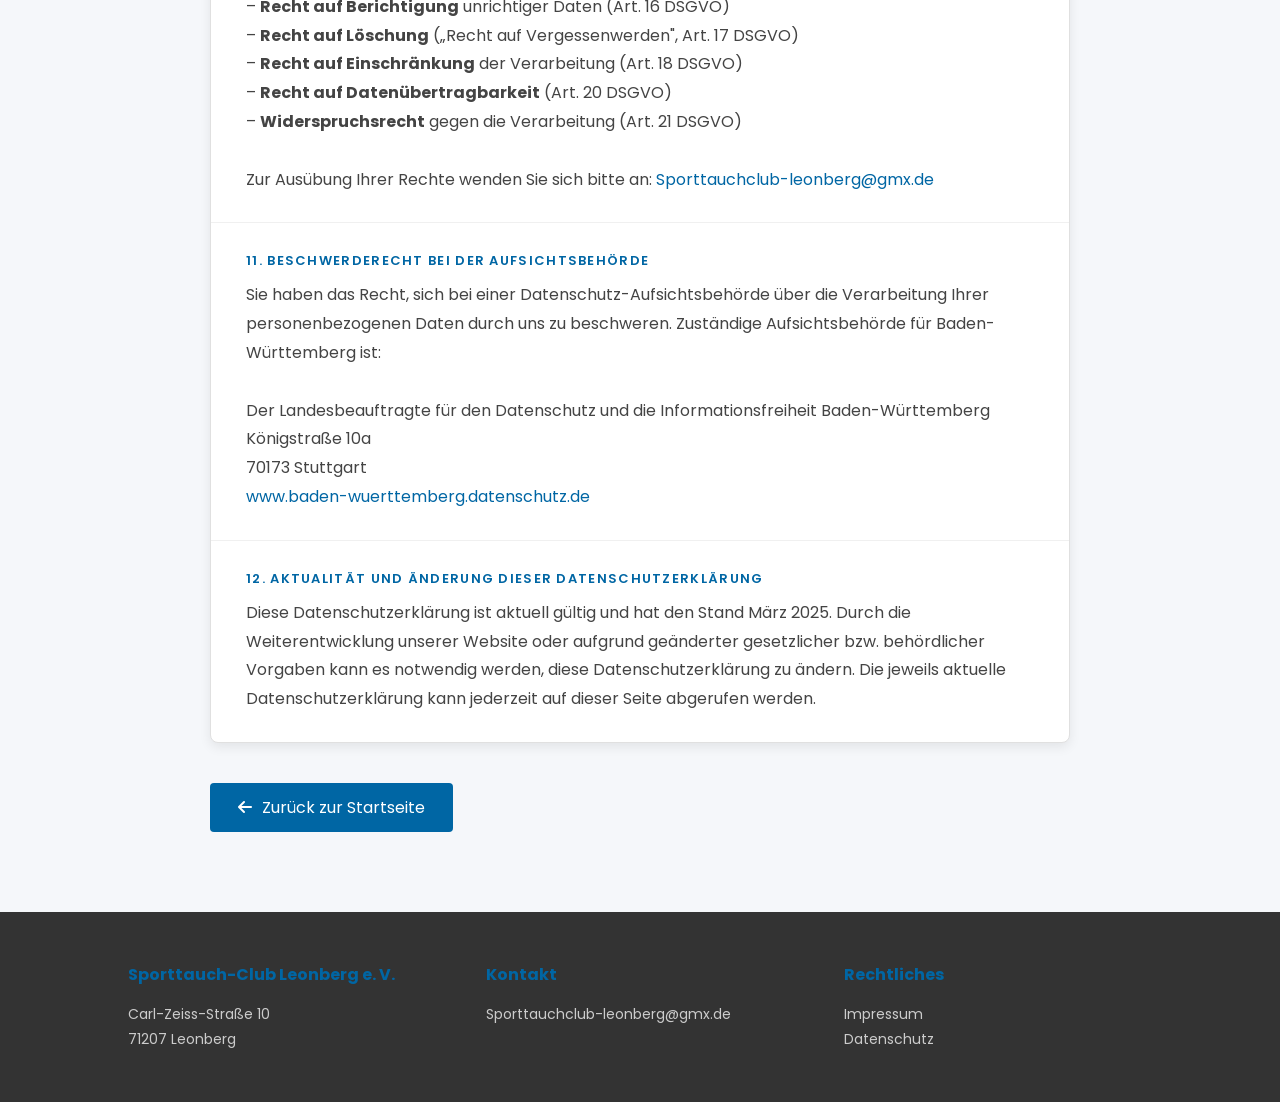
==== commit 2bd60dad: "Update datenschutz.html" ====
--- a/datenschutz.html
+++ b/datenschutz.html
@@ -31,7 +31,7 @@
                 Sporttauch-Club Leonberg e. V.<br>
                 Carl-Zeiss-Straße 10<br>
                 71207 Leonberg<br><br>
-                E-Mail: <a href="mailto:Sporttauchclub-leonberg@gmx.de" style="color:#ccc;">Sporttauchclub-leonberg@gmx.de</a><br><br>
+                E-Mail: <a href="mailto:Sporttauchclub-leonberg@gmx.de">Sporttauchclub-leonberg@gmx.de</a><br><br>
                 Vertreten durch den 1. Vorsitzenden: Martin Petera
             </p>
         </div>
@@ -133,7 +133,7 @@
                 – <strong>Recht auf Einschränkung</strong> der Verarbeitung (Art. 18 DSGVO)<br>
                 – <strong>Recht auf Datenübertragbarkeit</strong> (Art. 20 DSGVO)<br>
                 – <strong>Widerspruchsrecht</strong> gegen die Verarbeitung (Art. 21 DSGVO)<br><br>
-                Zur Ausübung Ihrer Rechte wenden Sie sich bitte an: <a href="mailto:Sporttauchclub-leonberg@gmx.de" style="color:#ccc;">Sporttauchclub-leonberg@gmx.de</a>
+                Zur Ausübung Ihrer Rechte wenden Sie sich bitte an: <a href="mailto:Sporttauchclub-leonberg@gmx.de">Sporttauchclub-leonberg@gmx.de</a>
             </p>
         </div>
 
